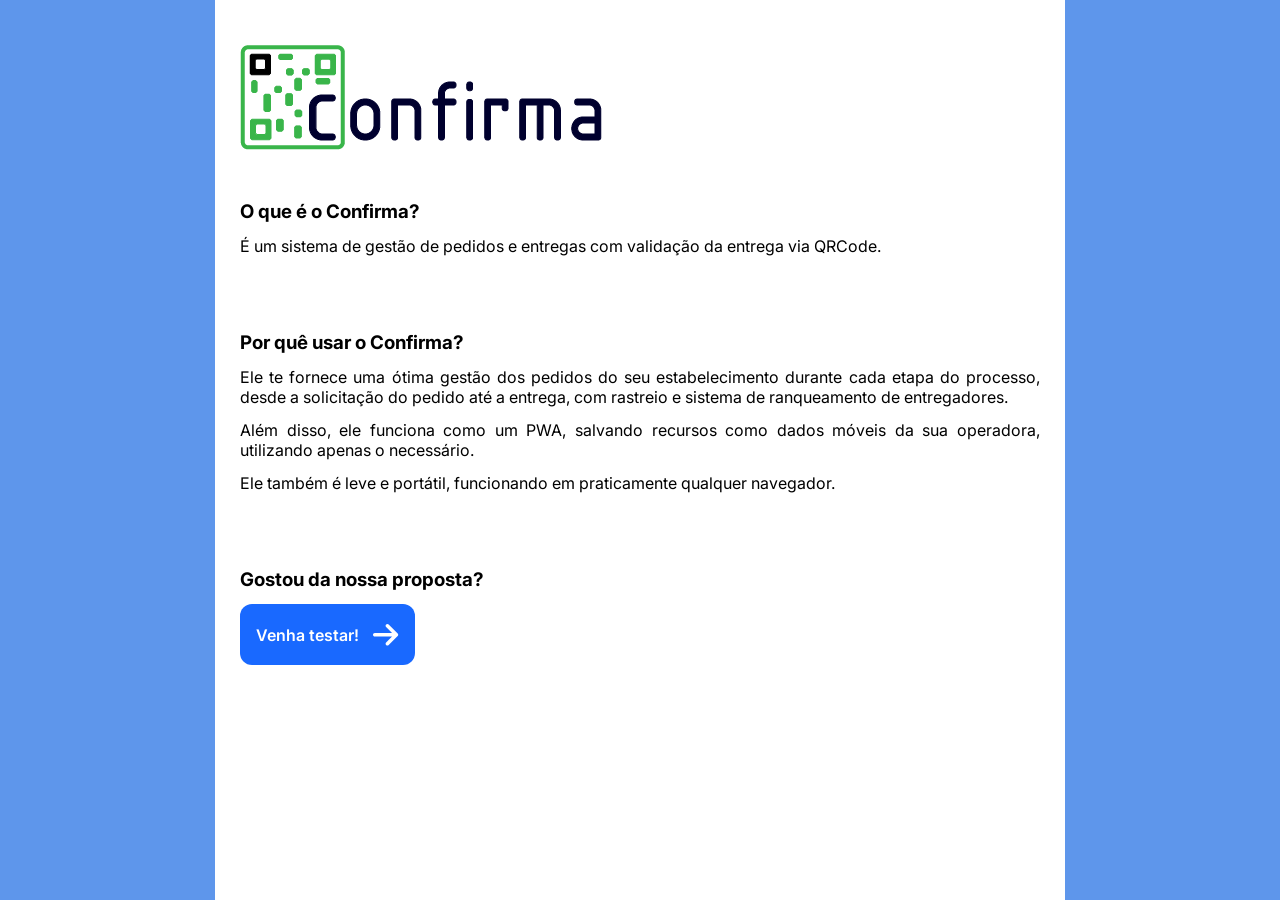
==== code/index.html @ d4c484f7 "fix: adiciona mais parágrafos em index.html (landing page)" ====
<!doctype html>
<html lang="en">
  <head>
    <meta charset="UTF-8" />
    <meta name="viewport" content="width=device-width, initial-scale=1.0" />
    <title>Confirma</title>
    <link rel="stylesheet" href="./globals.css" />
    <link rel="stylesheet" href="./index.css" />
    <link rel="preconnect" href="https://fonts.googleapis.com" />
    <link rel="preconnect" href="https://fonts.gstatic.com" crossorigin />
    <link
      href="https://fonts.googleapis.com/css2?family=Inter:ital,opsz,wght@0,14..32,100..900;1,14..32,100..900&display=swap"
      rel="stylesheet"
    />
    <script src="./session.js"></script>
  </head>
  <body>
    <main class="container">
      <section class="content">
        <img class="logo" src="./assets/logo.png" alt="Logo do Confirma" />
        <article>
          <h1>O que é o Confirma?</h1>
          <p>
            É um sistema de gestão de pedidos e entregas com validação da
            entrega via QRCode.
          </p>
        </article>
        <article>
          <h1>Por quê usar o Confirma?</h1>
          <p>
            Ele te fornece uma ótima gestão dos pedidos do seu estabelecimento
            durante cada etapa do processo, desde a solicitação do pedido até a
            entrega, com rastreio e sistema de ranqueamento de entregadores.
          </p>
          <p>
            Além disso, ele funciona como um PWA, salvando recursos como dados
            móveis da sua operadora, utilizando apenas o necessário.
          </p>
          <p>
            Ele também é leve e portátil, funcionando em praticamente qualquer
            navegador.
          </p>
        </article>
        <article>
          <h1>Gostou da nossa proposta?</h1>
          <a href="./login/login.html">
            <span>Venha testar!</span
            ><img src="./assets/seta.svg" alt="Icone de Seta" />
          </a>
        </article>
      </section>
    </main>
  </body>
</html>
---- code/globals.css ----
* {
  box-sizing: border-box;
  margin: 0;
}

body {
  font-family: "Inter", sans-serif;
  font-optical-sizing: auto;
}
---- code/index.css ----
body {
  width: 100vw;
  height: 100vh;
  background-color: rgb(94, 150, 235);
  display: flex;
  justify-content: center;
  align-items: center;
  font-family: "Inter", sans-serif;
  font-optical-sizing: auto;
}

body main.container {
  width: calc(100vw * 850 / 1280);
  height: 100%;
  background-color: white;
}

body main.container section.content {
  width: 100%;
  height: 100%;
  padding: 45px 25px;
  display: flex;
  flex-direction: column;
  align-items: start;
}

body main.container section.content img.logo {
  margin-bottom: 33px;
}

body main.container section.content article {
  display: flex;
  flex-direction: column;
  align-items: start;
  gap: 13px;
  margin-bottom: 75px;
}

body main.container section.content article p {
  text-align: justify;
}

body main.container section.content article a {
  appearance: none;
  border-width: 0;
  width: 175px;
  height: 61px;
  border-radius: 12px;
  background-color: #1969ff;
  display: flex;
  flex-direction: row;
  justify-content: space-between;
  align-items: center;
  padding: 0px 16px;
  cursor: pointer;
  text-decoration: none;
}

body main.container section.content article a span {
  color: white;
  font-size: 16px;
  font-weight: 600;
}
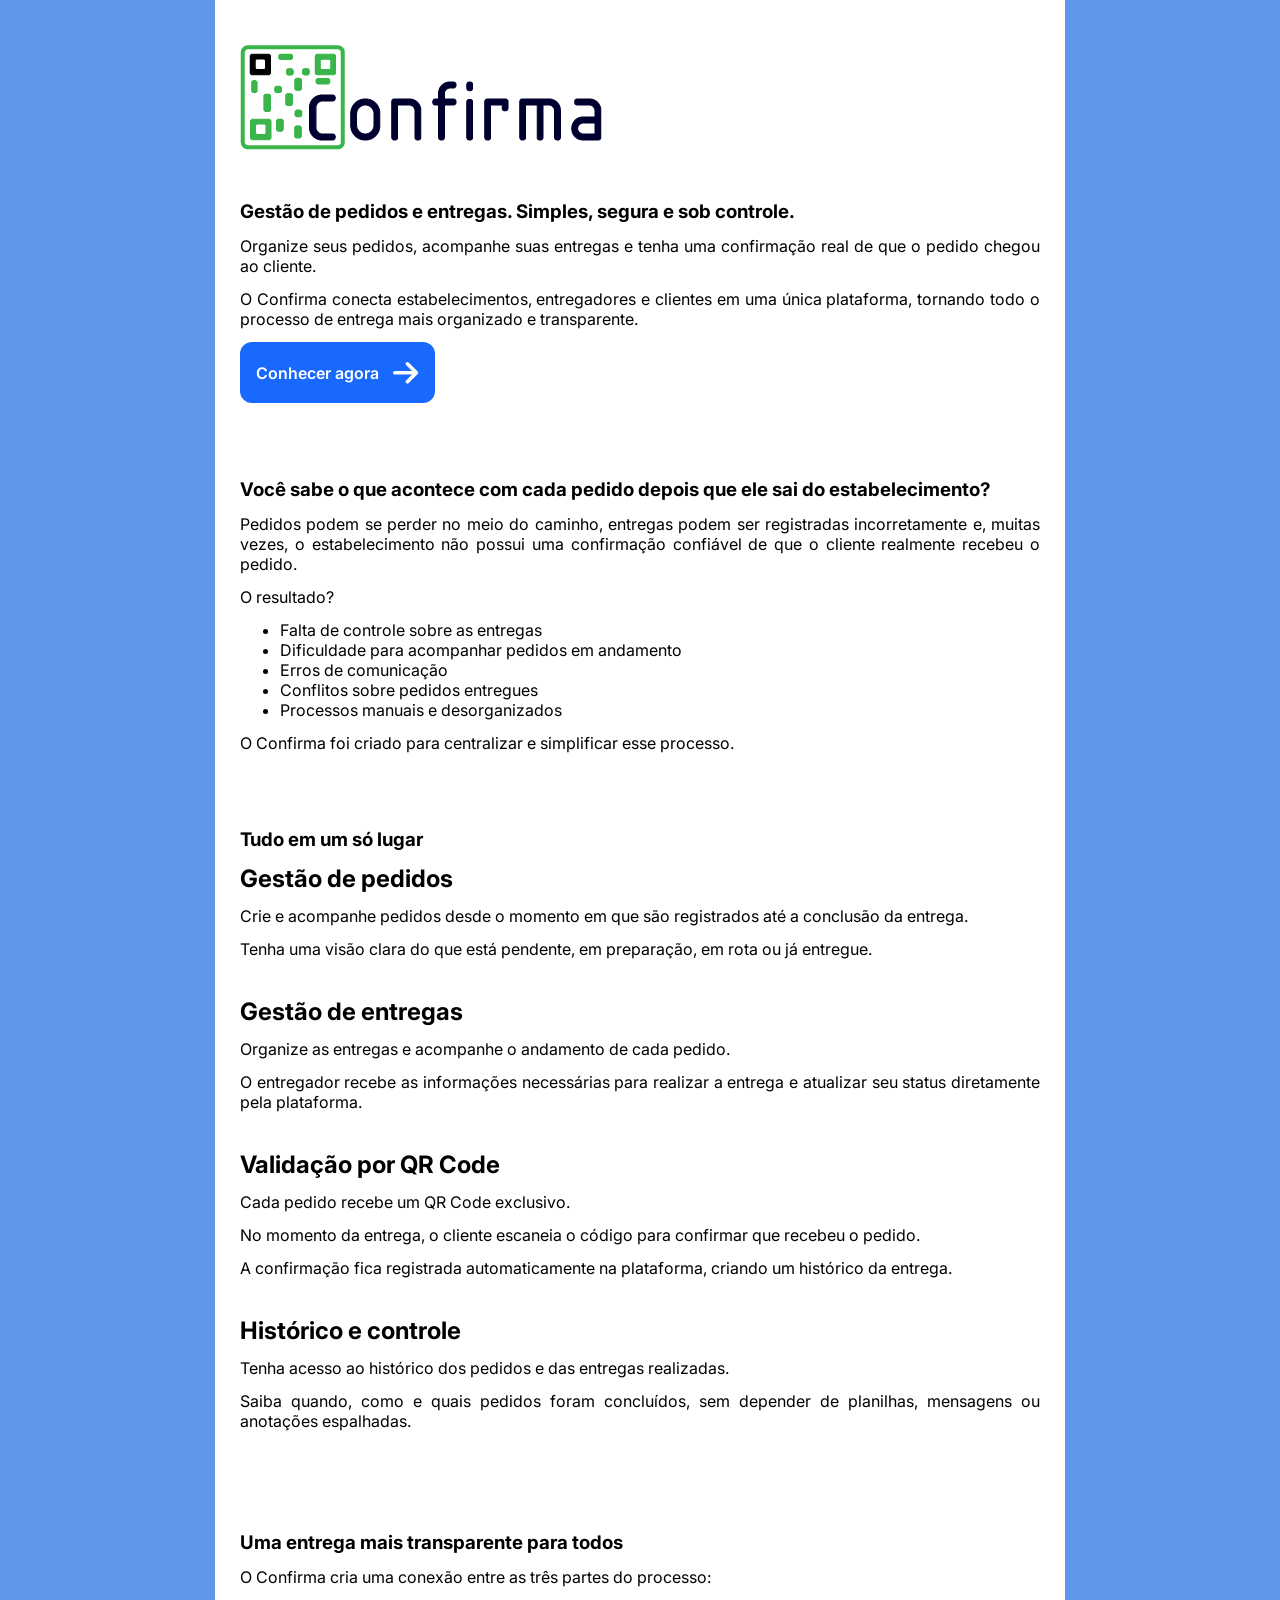
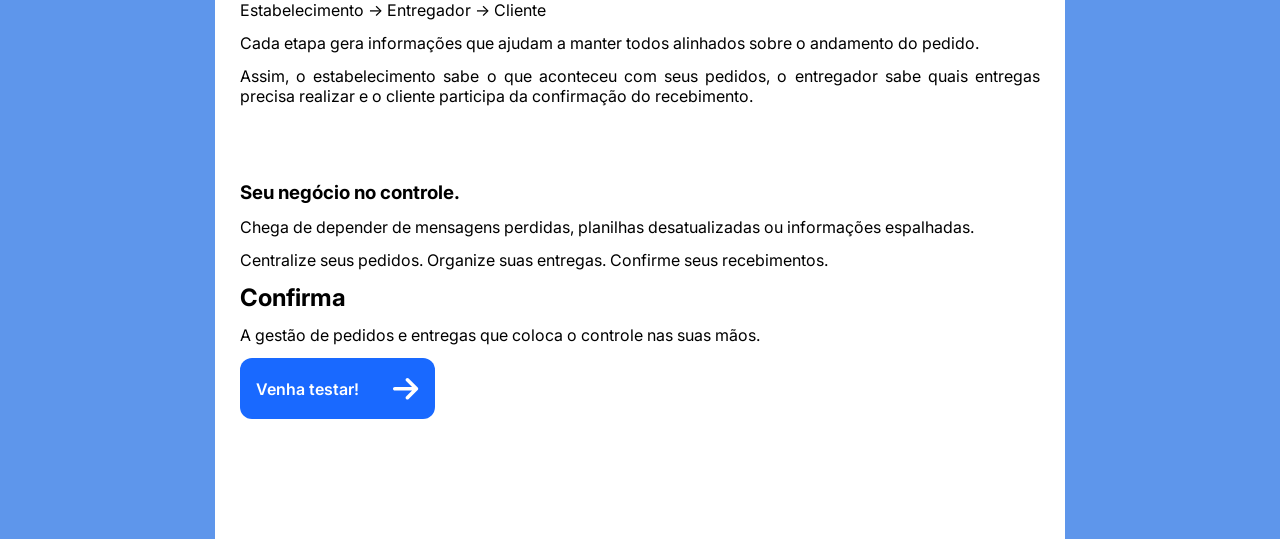
==== commit c101dac8: "refactor: texto da landing page" ====
--- a/code/index.html
+++ b/code/index.html
@@ -18,31 +18,117 @@
     <main class="container">
       <section class="content">
         <img class="logo" src="./assets/logo.png" alt="Logo do Confirma" />
-        <article>
-          <h1>O que é o Confirma?</h1>
+        <article class="main-article">
+          <h1>Gestão de pedidos e entregas. Simples, segura e sob controle.</h1>
           <p>
-            É um sistema de gestão de pedidos e entregas com validação da
-            entrega via QRCode.
+            Organize seus pedidos, acompanhe suas entregas e tenha uma
+            confirmação real de que o pedido chegou ao cliente.
+          </p>
+          <p>
+            O Confirma conecta estabelecimentos, entregadores e clientes em uma
+            única plataforma, tornando todo o processo de entrega mais
+            organizado e transparente.
+          </p>
+          <a href="./login/login.html">
+            <span>Conhecer agora</span
+            ><img src="./assets/seta.svg" alt="Icone de Seta" />
+          </a>
+        </article>
+        <article class="main-article">
+          <h1>
+            Você sabe o que acontece com cada pedido depois que ele sai do
+            estabelecimento?
+          </h1>
+          <p>
+            Pedidos podem se perder no meio do caminho, entregas podem ser
+            registradas incorretamente e, muitas vezes, o estabelecimento não
+            possui uma confirmação confiável de que o cliente realmente recebeu
+            o pedido.
+          </p>
+          <p>O resultado?</p>
+          <ul>
+            <li>Falta de controle sobre as entregas</li>
+            <li>Dificuldade para acompanhar pedidos em andamento</li>
+            <li>Erros de comunicação</li>
+            <li>Conflitos sobre pedidos entregues</li>
+            <li>Processos manuais e desorganizados</li>
+          </ul>
+          <p>
+            O Confirma foi criado para centralizar e simplificar esse processo.
           </p>
         </article>
-        <article>
-          <h1>Por quê usar o Confirma?</h1>
+        <article class="main-article">
+          <h1>Tudo em um só lugar</h1>
+          <article class="sub-article">
+            <h2>Gestão de pedidos</h2>
+            <p>
+              Crie e acompanhe pedidos desde o momento em que são registrados
+              até a conclusão da entrega.
+            </p>
+            <p>
+              Tenha uma visão clara do que está pendente, em preparação, em rota
+              ou já entregue.
+            </p>
+          </article>
+          <article class="sub-article">
+            <h2>Gestão de entregas</h2>
+            <p>Organize as entregas e acompanhe o andamento de cada pedido.</p>
+            <p>
+              O entregador recebe as informações necessárias para realizar a
+              entrega e atualizar seu status diretamente pela plataforma.
+            </p>
+          </article>
+          <article class="sub-article">
+            <h2>Validação por QR Code</h2>
+            <p>Cada pedido recebe um QR Code exclusivo.</p>
+            <p>
+              No momento da entrega, o cliente escaneia o código para confirmar
+              que recebeu o pedido.
+            </p>
+            <p>
+              A confirmação fica registrada automaticamente na plataforma,
+              criando um histórico da entrega.
+            </p>
+          </article>
+          <article class="sub-article">
+            <h2>Histórico e controle</h2>
+            <p>
+              Tenha acesso ao histórico dos pedidos e das entregas realizadas.
+            </p>
+            <p>
+              Saiba quando, como e quais pedidos foram concluídos, sem depender
+              de planilhas, mensagens ou anotações espalhadas.
+            </p>
+          </article>
+        </article>
+        <article class="main-article">
+          <h1>Uma entrega mais transparente para todos</h1>
+          <p>O Confirma cria uma conexão entre as três partes do processo:</p>
+          <p>Estabelecimento → Entregador → Cliente</p>
           <p>
-            Ele te fornece uma ótima gestão dos pedidos do seu estabelecimento
-            durante cada etapa do processo, desde a solicitação do pedido até a
-            entrega, com rastreio e sistema de ranqueamento de entregadores.
+            Cada etapa gera informações que ajudam a manter todos alinhados
+            sobre o andamento do pedido.
           </p>
           <p>
-            Além disso, ele funciona como um PWA, salvando recursos como dados
-            móveis da sua operadora, utilizando apenas o necessário.
+            Assim, o estabelecimento sabe o que aconteceu com seus pedidos, o
+            entregador sabe quais entregas precisa realizar e o cliente
+            participa da confirmação do recebimento.
+          </p>
+        </article>
+        <article class="main-article">
+          <h1>Seu negócio no controle.</h1>
+          <p>
+            Chega de depender de mensagens perdidas, planilhas desatualizadas ou
+            informações espalhadas.
           </p>
           <p>
-            Ele também é leve e portátil, funcionando em praticamente qualquer
-            navegador.
+            Centralize seus pedidos. Organize suas entregas. Confirme seus
+            recebimentos.
           </p>
-        </article>
-        <article>
-          <h1>Gostou da nossa proposta?</h1>
+          <h2>Confirma</h2>
+          <p>
+            A gestão de pedidos e entregas que coloca o controle nas suas mãos.
+          </p>
           <a href="./login/login.html">
             <span>Venha testar!</span
             ><img src="./assets/seta.svg" alt="Icone de Seta" />
--- a/code/index.css
+++ b/code/index.css
@@ -1,6 +1,5 @@
 body {
-  width: 100vw;
-  height: 100vh;
+  min-height: 100vh;
   background-color: rgb(94, 150, 235);
   display: flex;
   justify-content: center;
@@ -28,7 +27,7 @@
   margin-bottom: 33px;
 }
 
-body main.container section.content article {
+body main.container section.content article.main-article {
   display: flex;
   flex-direction: column;
   align-items: start;
@@ -36,14 +35,22 @@
   margin-bottom: 75px;
 }
 
-body main.container section.content article p {
+body main.container section.content article.main-article article.sub-article {
+  display: flex;
+  flex-direction: column;
+  align-items: start;
+  gap: 13px;
+  margin-bottom: 25px;
+}
+
+body main.container section.content article.main-article p {
   text-align: justify;
 }
 
-body main.container section.content article a {
+body main.container section.content article.main-article a {
   appearance: none;
   border-width: 0;
-  width: 175px;
+  width: 195px;
   height: 61px;
   border-radius: 12px;
   background-color: #1969ff;
@@ -56,7 +63,7 @@
   text-decoration: none;
 }
 
-body main.container section.content article a span {
+body main.container section.content article.main-article a span {
   color: white;
   font-size: 16px;
   font-weight: 600;
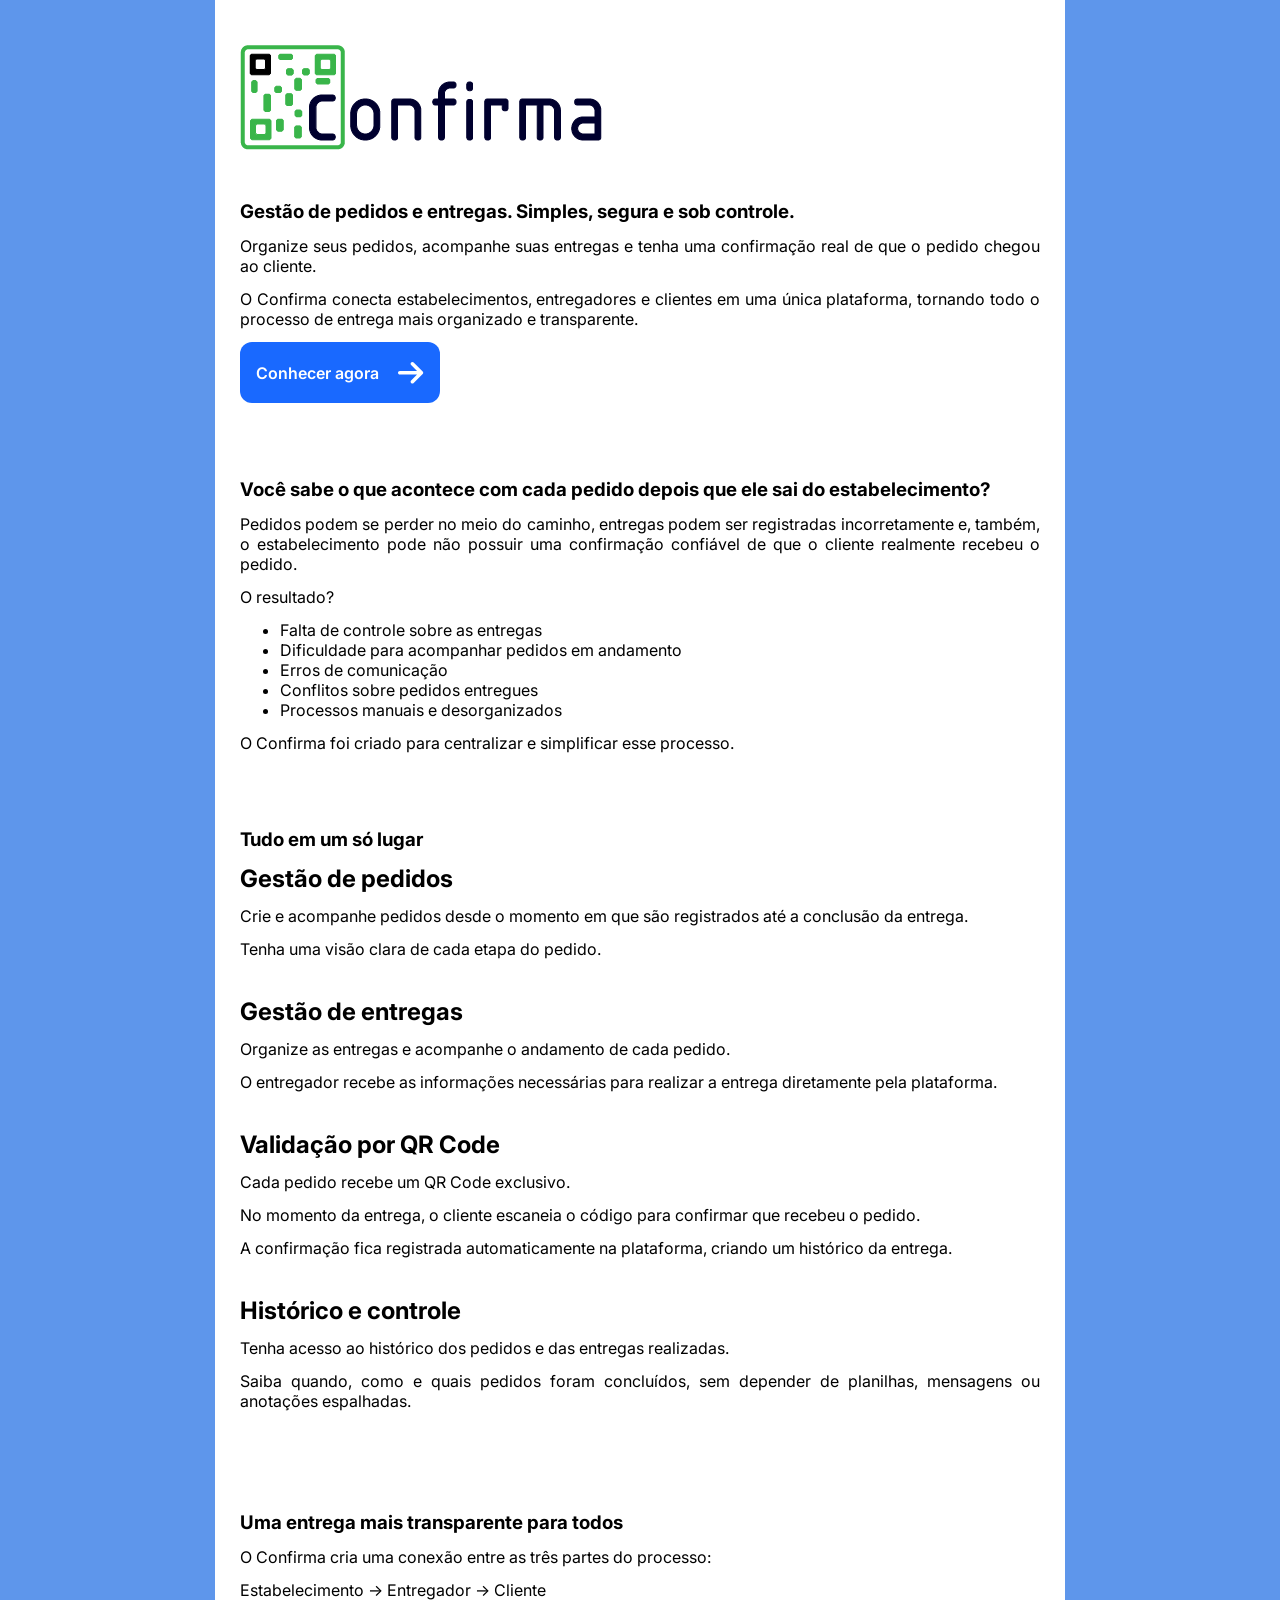
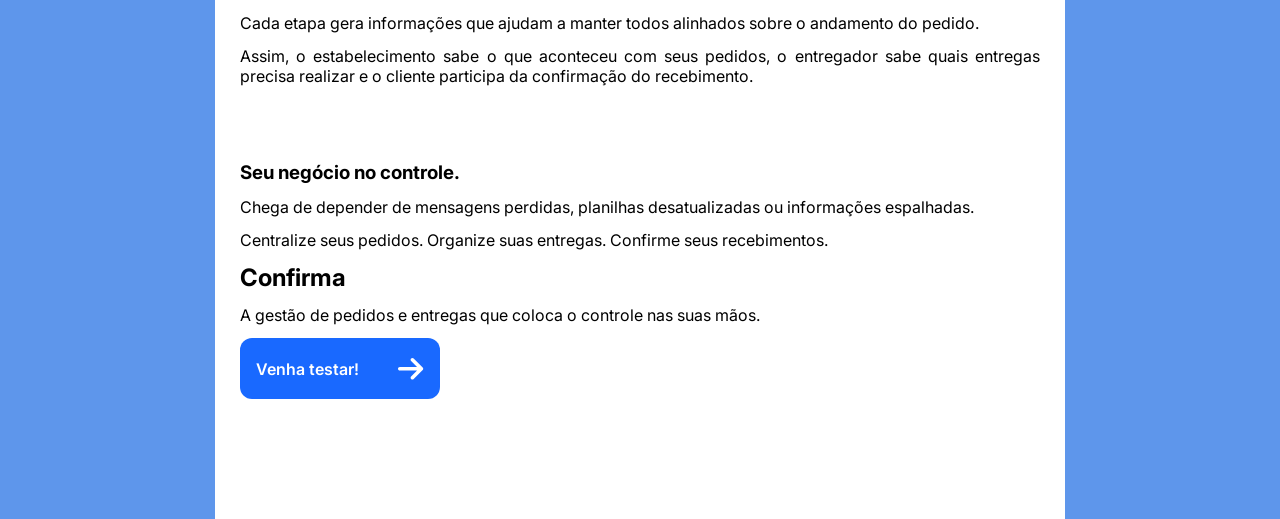
==== commit 62f12b2f: "fix: deixa texto da landing page mais coeso com a ideia do confirma" ====
--- a/code/index.html
+++ b/code/index.html
@@ -41,8 +41,8 @@
           </h1>
           <p>
             Pedidos podem se perder no meio do caminho, entregas podem ser
-            registradas incorretamente e, muitas vezes, o estabelecimento não
-            possui uma confirmação confiável de que o cliente realmente recebeu
+            registradas incorretamente e, também, o estabelecimento pode não
+            possuir uma confirmação confiável de que o cliente realmente recebeu
             o pedido.
           </p>
           <p>O resultado?</p>
@@ -65,17 +65,14 @@
               Crie e acompanhe pedidos desde o momento em que são registrados
               até a conclusão da entrega.
             </p>
-            <p>
-              Tenha uma visão clara do que está pendente, em preparação, em rota
-              ou já entregue.
-            </p>
+            <p>Tenha uma visão clara de cada etapa do pedido.</p>
           </article>
           <article class="sub-article">
             <h2>Gestão de entregas</h2>
             <p>Organize as entregas e acompanhe o andamento de cada pedido.</p>
             <p>
               O entregador recebe as informações necessárias para realizar a
-              entrega e atualizar seu status diretamente pela plataforma.
+              entrega diretamente pela plataforma.
             </p>
           </article>
           <article class="sub-article">
--- a/code/index.css
+++ b/code/index.css
@@ -50,7 +50,7 @@
 body main.container section.content article.main-article a {
   appearance: none;
   border-width: 0;
-  width: 195px;
+  width: 200px;
   height: 61px;
   border-radius: 12px;
   background-color: #1969ff;
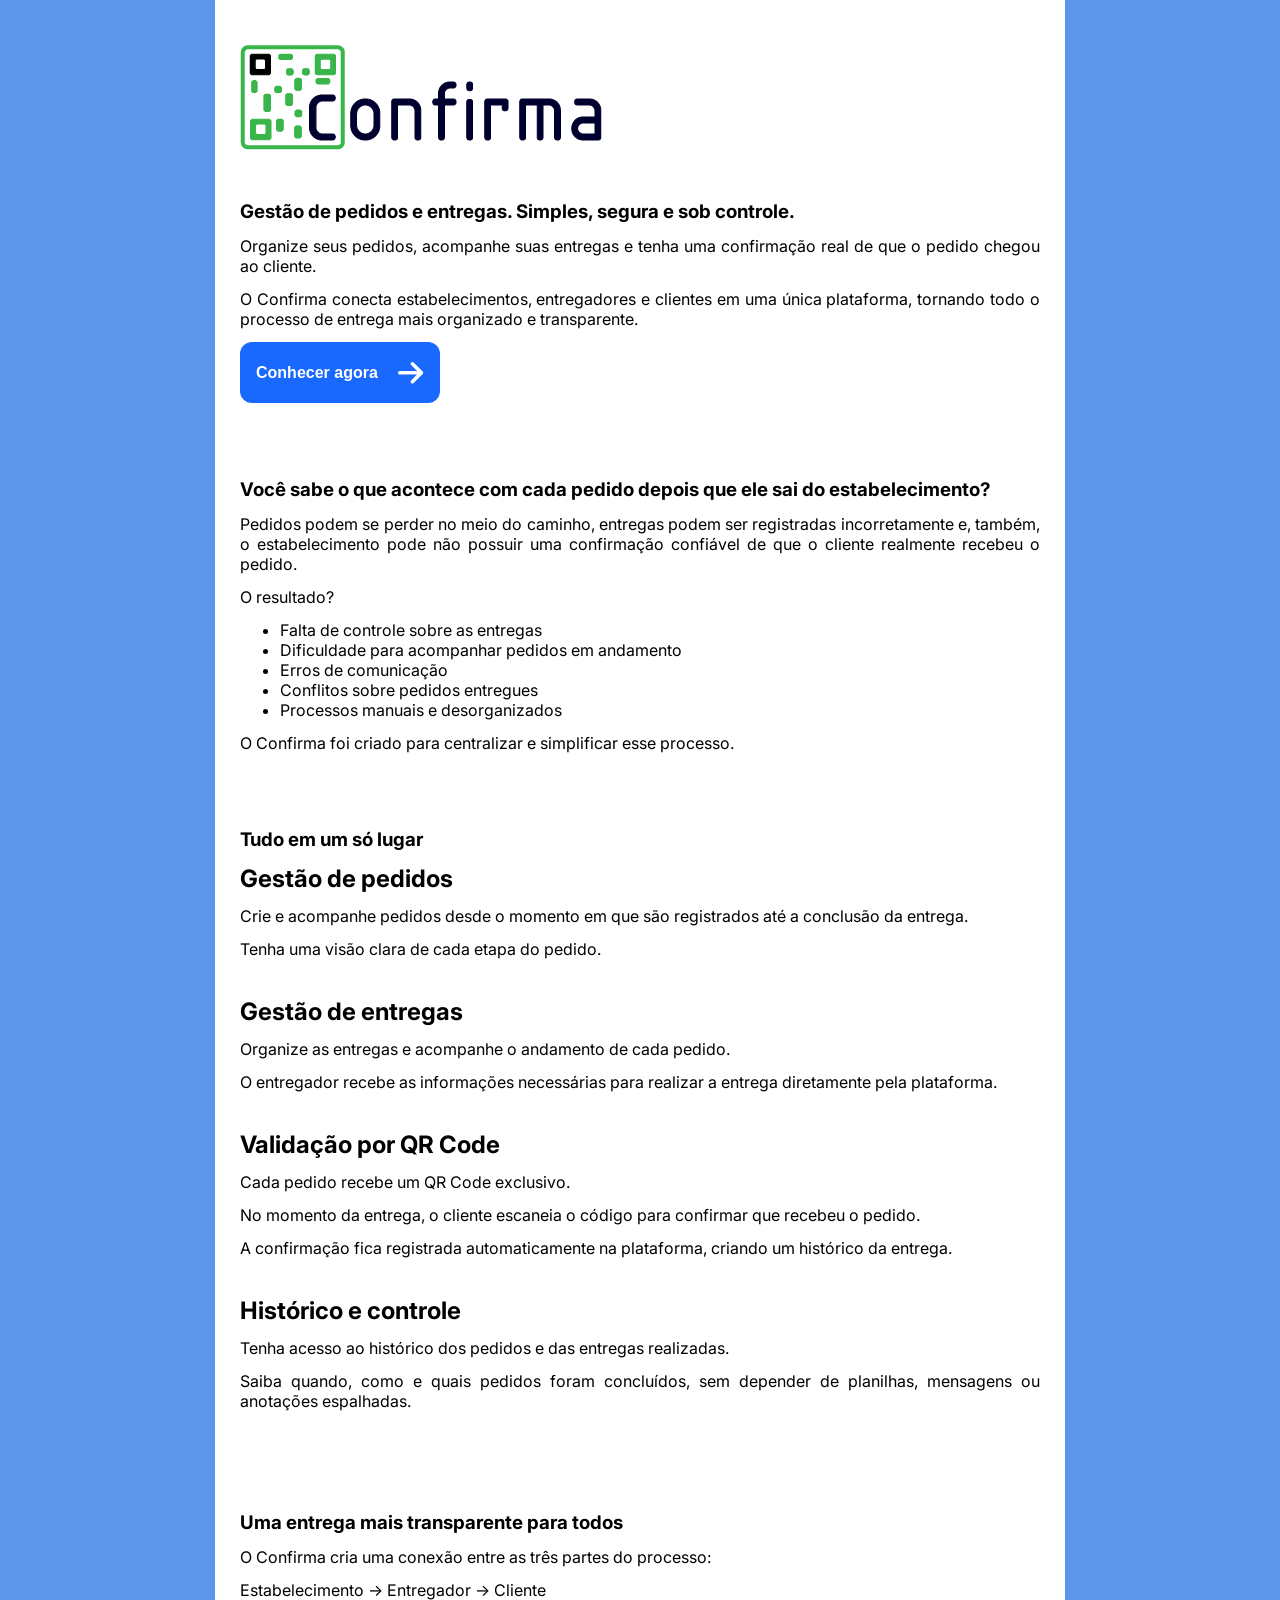
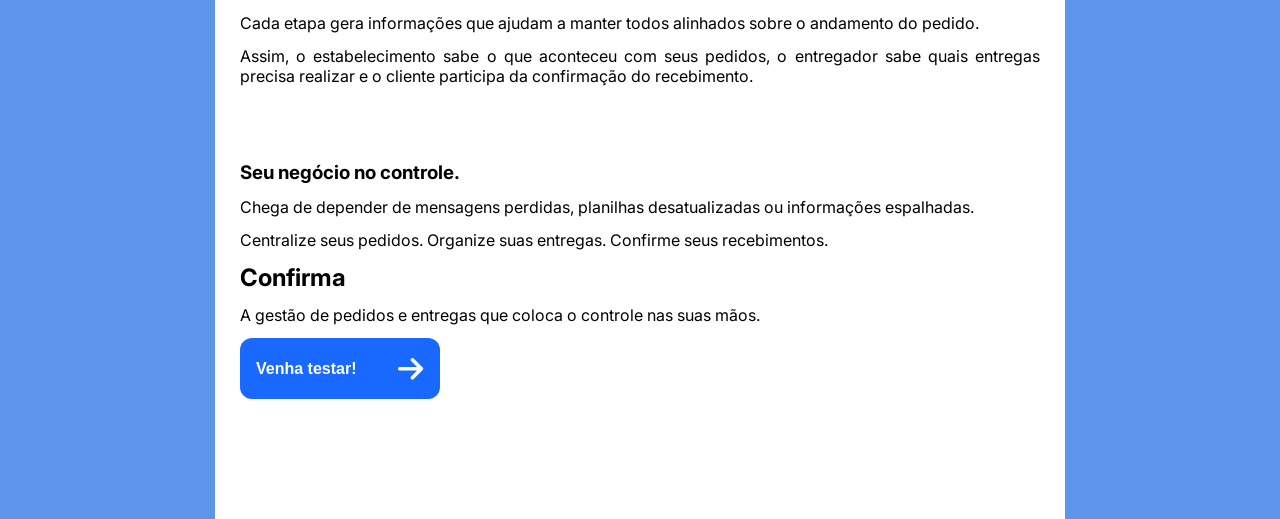
==== commit 7b789346: "fix: adiciona button aos links para melhor semântica" ====
--- a/code/index.html
+++ b/code/index.html
@@ -6,12 +6,6 @@
     <title>Confirma</title>
     <link rel="stylesheet" href="./globals.css" />
     <link rel="stylesheet" href="./index.css" />
-    <link rel="preconnect" href="https://fonts.googleapis.com" />
-    <link rel="preconnect" href="https://fonts.gstatic.com" crossorigin />
-    <link
-      href="https://fonts.googleapis.com/css2?family=Inter:ital,opsz,wght@0,14..32,100..900;1,14..32,100..900&display=swap"
-      rel="stylesheet"
-    />
     <script src="./session.js"></script>
   </head>
   <body>
@@ -30,8 +24,10 @@
             organizado e transparente.
           </p>
           <a href="./login/login.html">
-            <span>Conhecer agora</span
-            ><img src="./assets/seta.svg" alt="Icone de Seta" />
+            <button>
+              <span>Conhecer agora</span
+              ><img src="./assets/seta.svg" alt="Icone de Seta" />
+            </button>
           </a>
         </article>
         <article class="main-article">
@@ -127,8 +123,10 @@
             A gestão de pedidos e entregas que coloca o controle nas suas mãos.
           </p>
           <a href="./login/login.html">
-            <span>Venha testar!</span
-            ><img src="./assets/seta.svg" alt="Icone de Seta" />
+            <button>
+              <span>Venha testar!</span
+              ><img src="./assets/seta.svg" alt="Icone de Seta" />
+            </button>
           </a>
         </article>
       </section>
--- a/code/globals.css
+++ b/code/globals.css
@@ -1,3 +1,19 @@
+@font-face {
+  font-family: "Inter";
+  src: url("./assets/Inter-VariableFont_opsz\,wght.ttf") format("woff2");
+  font-weight: 100 900;
+  font-style: normal;
+  font-display: swap;
+}
+
+@font-face {
+  font-family: "Inter";
+  src: url("./assets/Inter-Italic-VariableFont_opsz\,wght.ttf") format("woff2");
+  font-weight: 100 900;
+  font-style: italic;
+  font-display: swap;
+}
+
 * {
   box-sizing: border-box;
   margin: 0;
--- a/code/index.css
+++ b/code/index.css
@@ -4,8 +4,6 @@
   display: flex;
   justify-content: center;
   align-items: center;
-  font-family: "Inter", sans-serif;
-  font-optical-sizing: auto;
 }
 
 body main.container {
@@ -48,6 +46,10 @@
 }
 
 body main.container section.content article.main-article a {
+  text-decoration: none;
+}
+
+body main.container section.content article.main-article a button {
   appearance: none;
   border-width: 0;
   width: 200px;
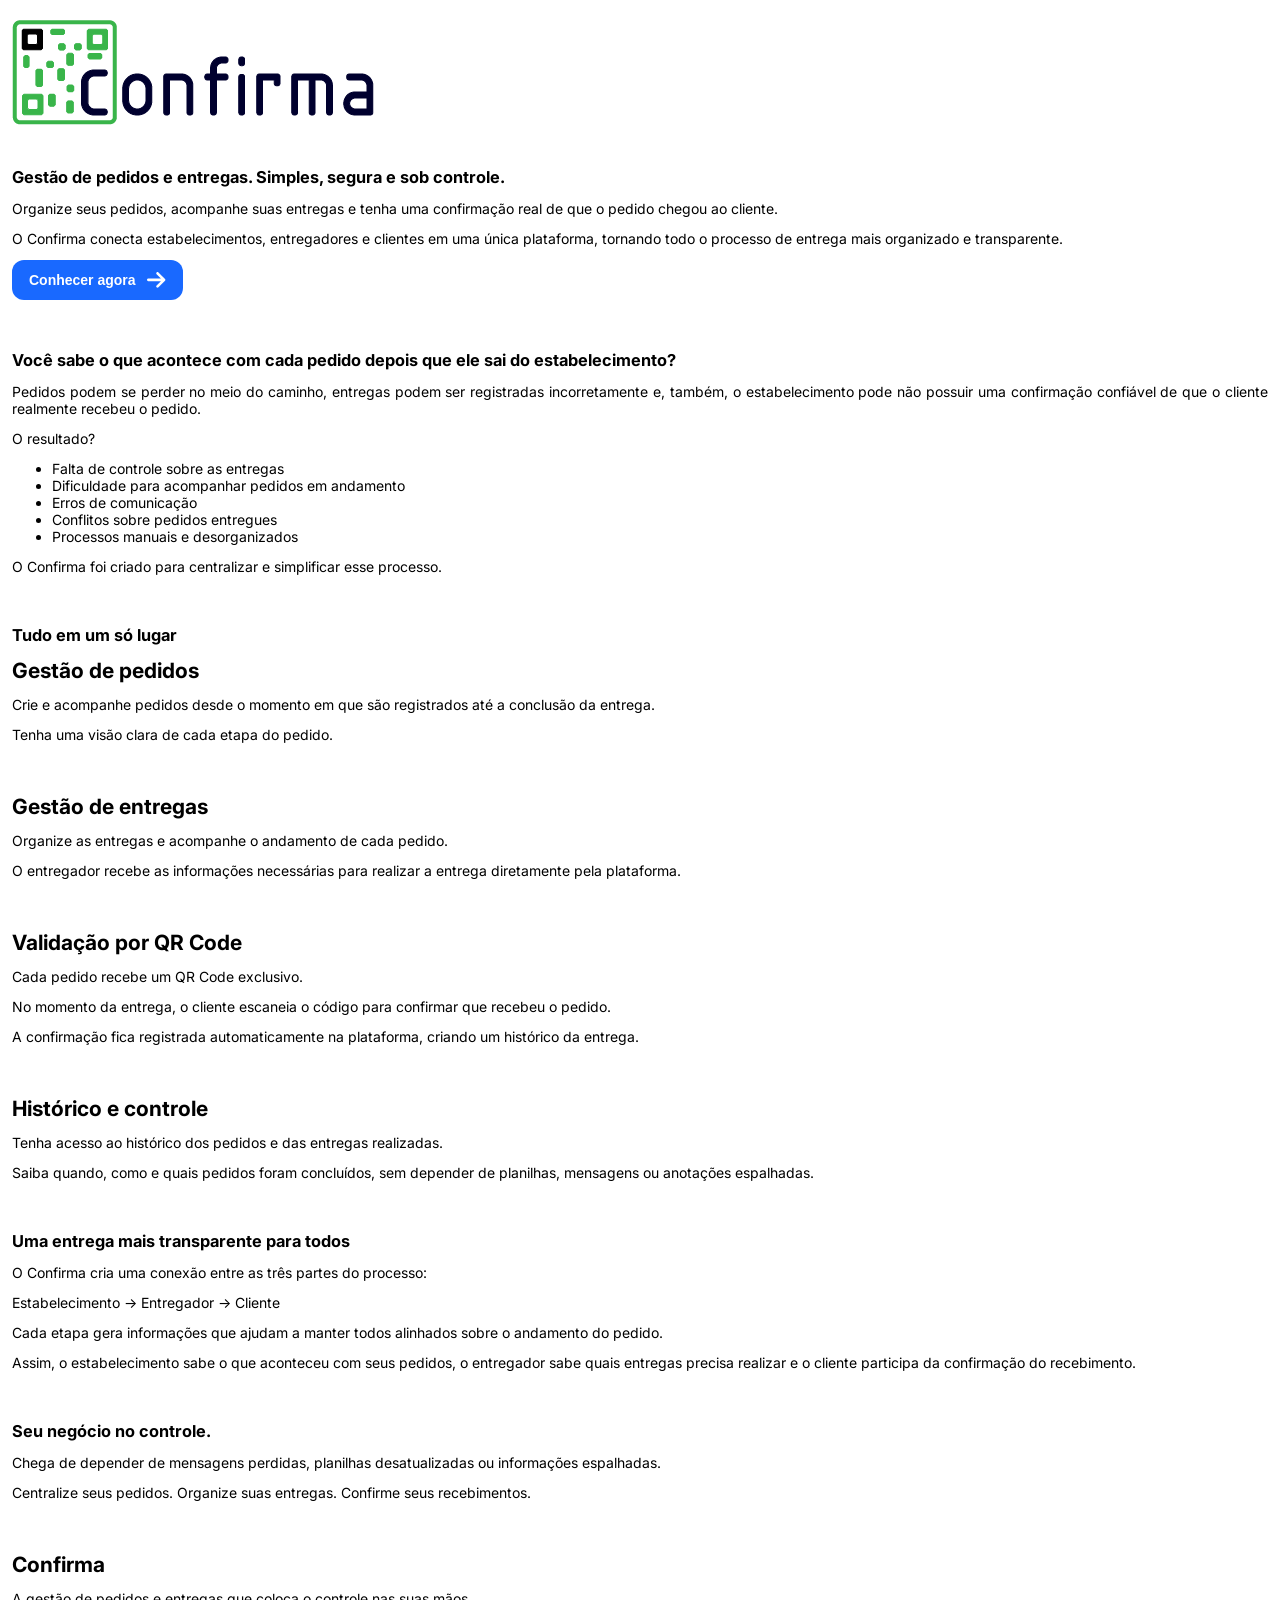
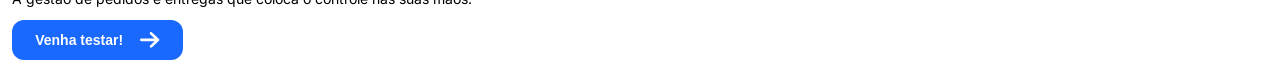
==== commit c42be658: "feat: adiciona responsividade na landing page e adiciona icone do confirma" ====
--- a/code/index.html
+++ b/code/index.html
@@ -12,6 +12,8 @@
     <main class="container">
       <section class="content">
         <img class="logo" src="./assets/logo.png" alt="Logo do Confirma" />
+        <img class="icon" src="./assets/icone.png" alt="Icone do Confirma" />
+        <div style="height: 25px"></div>
         <article class="main-article">
           <h1>Gestão de pedidos e entregas. Simples, segura e sob controle.</h1>
           <p>
@@ -30,6 +32,7 @@
             </button>
           </a>
         </article>
+        <div style="height: 50px"></div>
         <article class="main-article">
           <h1>
             Você sabe o que acontece com cada pedido depois que ele sai do
@@ -53,6 +56,7 @@
             O Confirma foi criado para centralizar e simplificar esse processo.
           </p>
         </article>
+        <div style="height: 50px"></div>
         <article class="main-article">
           <h1>Tudo em um só lugar</h1>
           <article class="sub-article">
@@ -63,6 +67,7 @@
             </p>
             <p>Tenha uma visão clara de cada etapa do pedido.</p>
           </article>
+          <div style="height: 25px"></div>
           <article class="sub-article">
             <h2>Gestão de entregas</h2>
             <p>Organize as entregas e acompanhe o andamento de cada pedido.</p>
@@ -71,6 +76,7 @@
               entrega diretamente pela plataforma.
             </p>
           </article>
+          <div style="height: 25px"></div>
           <article class="sub-article">
             <h2>Validação por QR Code</h2>
             <p>Cada pedido recebe um QR Code exclusivo.</p>
@@ -83,6 +89,7 @@
               criando um histórico da entrega.
             </p>
           </article>
+          <div style="height: 25px"></div>
           <article class="sub-article">
             <h2>Histórico e controle</h2>
             <p>
@@ -94,6 +101,7 @@
             </p>
           </article>
         </article>
+        <div style="height: 50px"></div>
         <article class="main-article">
           <h1>Uma entrega mais transparente para todos</h1>
           <p>O Confirma cria uma conexão entre as três partes do processo:</p>
@@ -108,6 +116,7 @@
             participa da confirmação do recebimento.
           </p>
         </article>
+        <div style="height: 50px"></div>
         <article class="main-article">
           <h1>Seu negócio no controle.</h1>
           <p>
@@ -118,6 +127,7 @@
             Centralize seus pedidos. Organize suas entregas. Confirme seus
             recebimentos.
           </p>
+          <div style="height: 25px"></div>
           <h2>Confirma</h2>
           <p>
             A gestão de pedidos e entregas que coloca o controle nas suas mãos.
--- a/code/index.css
+++ b/code/index.css
@@ -1,3 +1,15 @@
+@media (max-width: 1280px) {
+  html {
+    font-size: 14px;
+  }
+}
+
+@media (max-width: 480px) {
+  html {
+    font-size: 12px;
+  }
+}
+
 body {
   min-height: 100vh;
   background-color: rgb(94, 150, 235);
@@ -12,17 +24,45 @@
   background-color: white;
 }
 
+@media (max-width: 1280px) {
+  body main.container {
+    width: 100vw;
+  }
+}
+
 body main.container section.content {
   width: 100%;
   height: 100%;
   padding: 45px 25px;
   display: flex;
   flex-direction: column;
-  align-items: start;
+  align-items: stretch;
+}
+
+@media (max-width: 1280px) {
+  body main.container section.content {
+    padding: 20px 12px;
+  }
 }
 
 body main.container section.content img.logo {
-  margin-bottom: 33px;
+  width: 367px;
+  height: 122px;
+}
+
+body main.container section.content img.icon {
+  width: 105px;
+  height: 122px;
+  display: none;
+}
+
+@media (max-width: 480px) {
+  body main.container section.content img.logo {
+    display: none;
+  }
+  body main.container section.content img.icon {
+    display: block;
+  }
 }
 
 body main.container section.content article.main-article {
@@ -30,7 +70,6 @@
   flex-direction: column;
   align-items: start;
   gap: 13px;
-  margin-bottom: 75px;
 }
 
 body main.container section.content article.main-article article.sub-article {
@@ -38,7 +77,6 @@
   flex-direction: column;
   align-items: start;
   gap: 13px;
-  margin-bottom: 25px;
 }
 
 body main.container section.content article.main-article p {
@@ -52,21 +90,58 @@
 body main.container section.content article.main-article a button {
   appearance: none;
   border-width: 0;
-  width: 200px;
-  height: 61px;
   border-radius: 12px;
   background-color: #1969ff;
   display: flex;
   flex-direction: row;
-  justify-content: space-between;
+  justify-content: space-evenly;
   align-items: center;
-  padding: 0px 16px;
   cursor: pointer;
   text-decoration: none;
+  width: 180px;
+  height: 40px;
 }
 
-body main.container section.content article.main-article a span {
+@media (max-width: 1280px) {
+  body main.container section.content article.main-article a button {
+    width: calc(180px * 0.95);
+  }
+}
+
+@media (max-width: 480px) {
+  body main.container section.content article.main-article a button {
+    width: calc(180px * 0.9);
+  }
+}
+
+body main.container section.content article.main-article a button span {
   color: white;
   font-size: 16px;
   font-weight: 600;
 }
+
+body main.container section.content article.main-article a button img {
+  width: 26px;
+  height: auto;
+  aspect-ratio: auto;
+}
+
+@media (max-width: 1280px) {
+  body main.container section.content article.main-article a button span {
+    font-size: 14px;
+  }
+
+  body main.container section.content article.main-article a button img {
+    width: calc(26px * 0.75);
+  }
+}
+
+@media (max-width: 480px) {
+  body main.container section.content article.main-article a button span {
+    font-size: 12px;
+  }
+
+  body main.container section.content article.main-article a button img {
+    width: calc(26px * 0.5);
+  }
+}
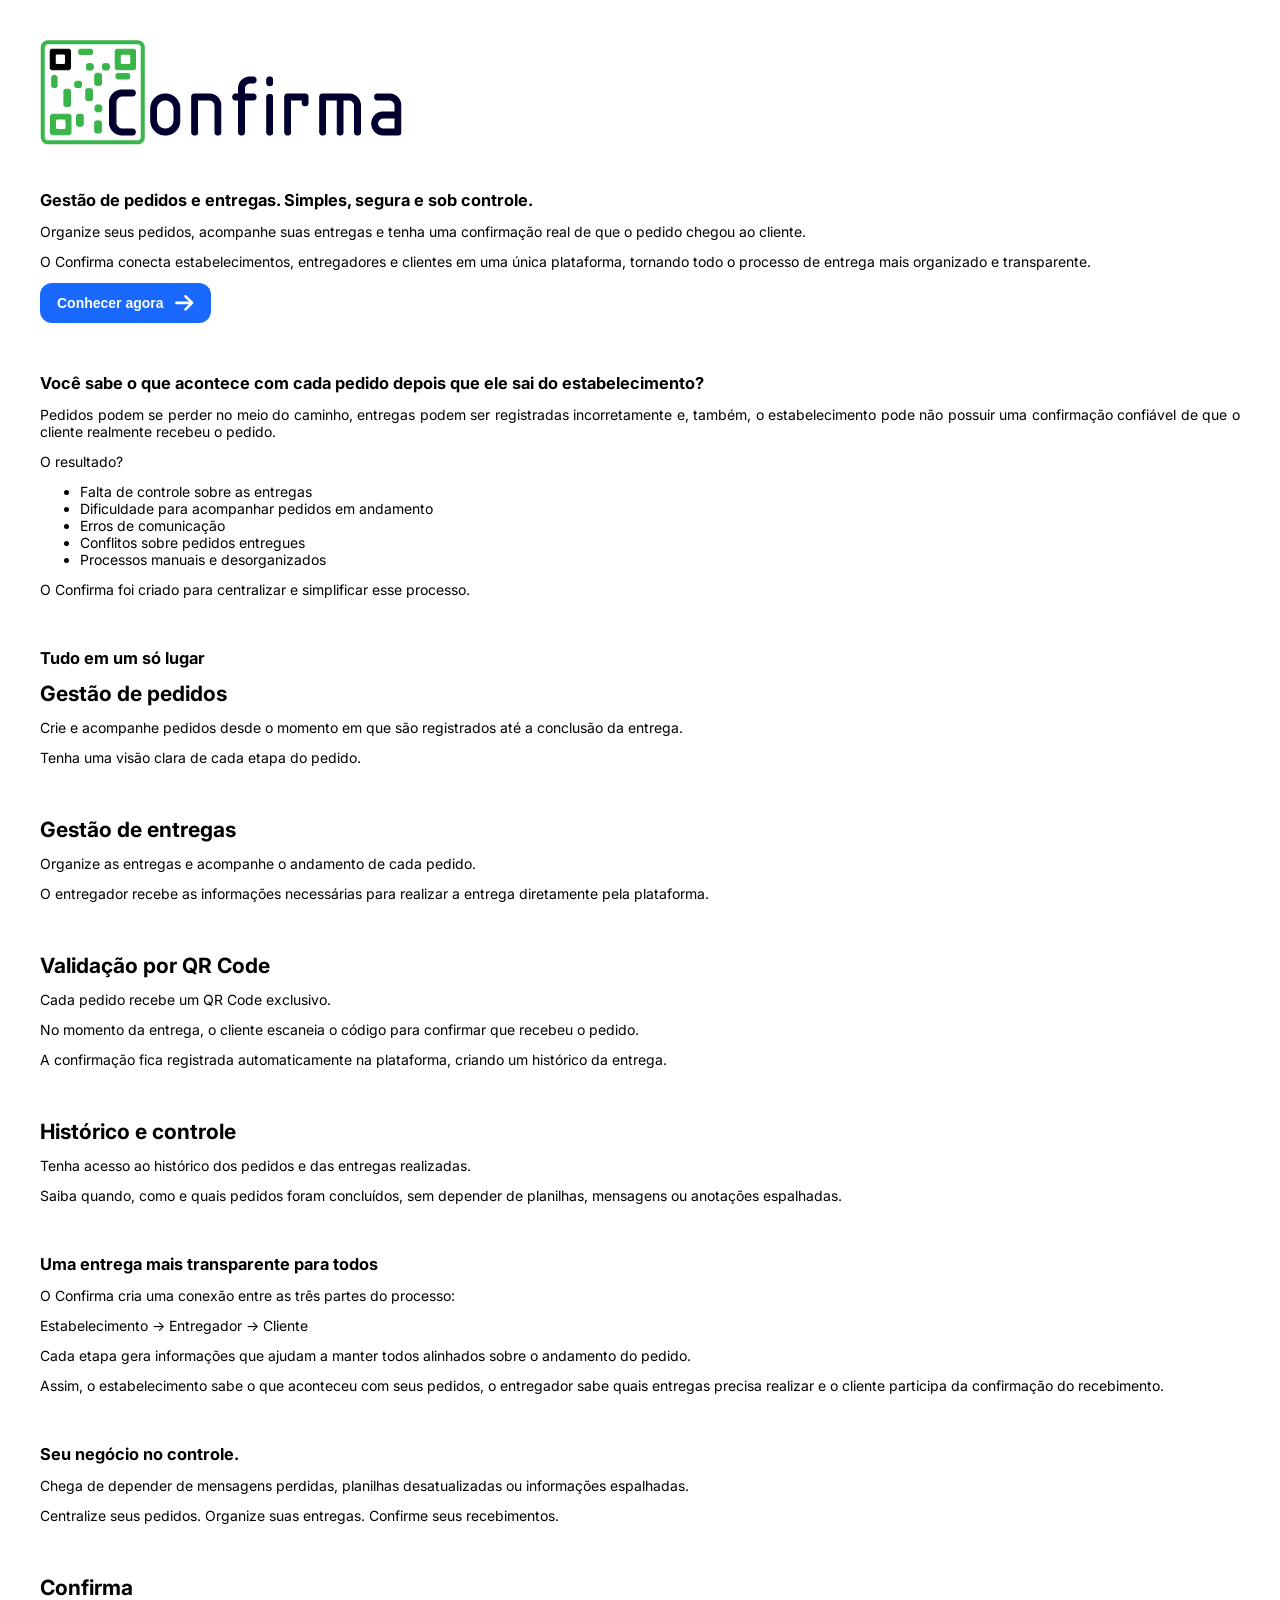
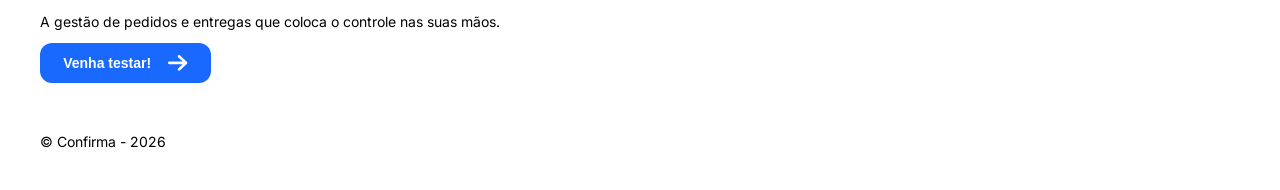
==== commit 5a4ce7c6: "fix: ajusta padding da landing page para melhor legibilidade e responsividade" ====
--- a/code/index.html
+++ b/code/index.html
@@ -10,10 +10,12 @@
   </head>
   <body>
     <main class="container">
-      <section class="content">
+      <header>
         <img class="logo" src="./assets/logo.png" alt="Logo do Confirma" />
         <img class="icon" src="./assets/icone.png" alt="Icone do Confirma" />
-        <div style="height: 25px"></div>
+      </header>
+      <div style="height: 25px"></div>
+      <section class="content">
         <article class="main-article">
           <h1>Gestão de pedidos e entregas. Simples, segura e sob controle.</h1>
           <p>
@@ -140,6 +142,10 @@
           </a>
         </article>
       </section>
+      <div style="height: 50px"></div>
+      <footer class="footer">
+        <span class="copyright">&copy; Confirma - 2026</span>
+      </footer>
     </main>
   </body>
 </html>
--- a/code/index.css
+++ b/code/index.css
@@ -22,45 +22,46 @@
   width: calc(100vw * 850 / 1280);
   height: 100%;
   background-color: white;
+  padding: 60px;
 }
 
 @media (max-width: 1280px) {
   body main.container {
     width: 100vw;
+    padding: 40px;
+  }
+}
+
+@media (max-width: 480px) {
+  body main.container {
+    padding: 20px;
   }
 }
 
 body main.container section.content {
   width: 100%;
   height: 100%;
-  padding: 45px 25px;
   display: flex;
   flex-direction: column;
   align-items: stretch;
 }
 
-@media (max-width: 1280px) {
-  body main.container section.content {
-    padding: 20px 12px;
-  }
-}
-
-body main.container section.content img.logo {
+body main.container header img.logo {
   width: 367px;
   height: 122px;
 }
 
-body main.container section.content img.icon {
+body main.container header img.icon {
   width: 105px;
   height: 122px;
   display: none;
 }
 
 @media (max-width: 480px) {
-  body main.container section.content img.logo {
+  body main.container header img.logo {
     display: none;
   }
-  body main.container section.content img.icon {
+  body main.container header img.icon {
     display: block;
   }
 }
@@ -145,3 +146,7 @@
     width: calc(26px * 0.5);
   }
 }
+
+body main.container footer.footer {
+  padding: 0px;
+}
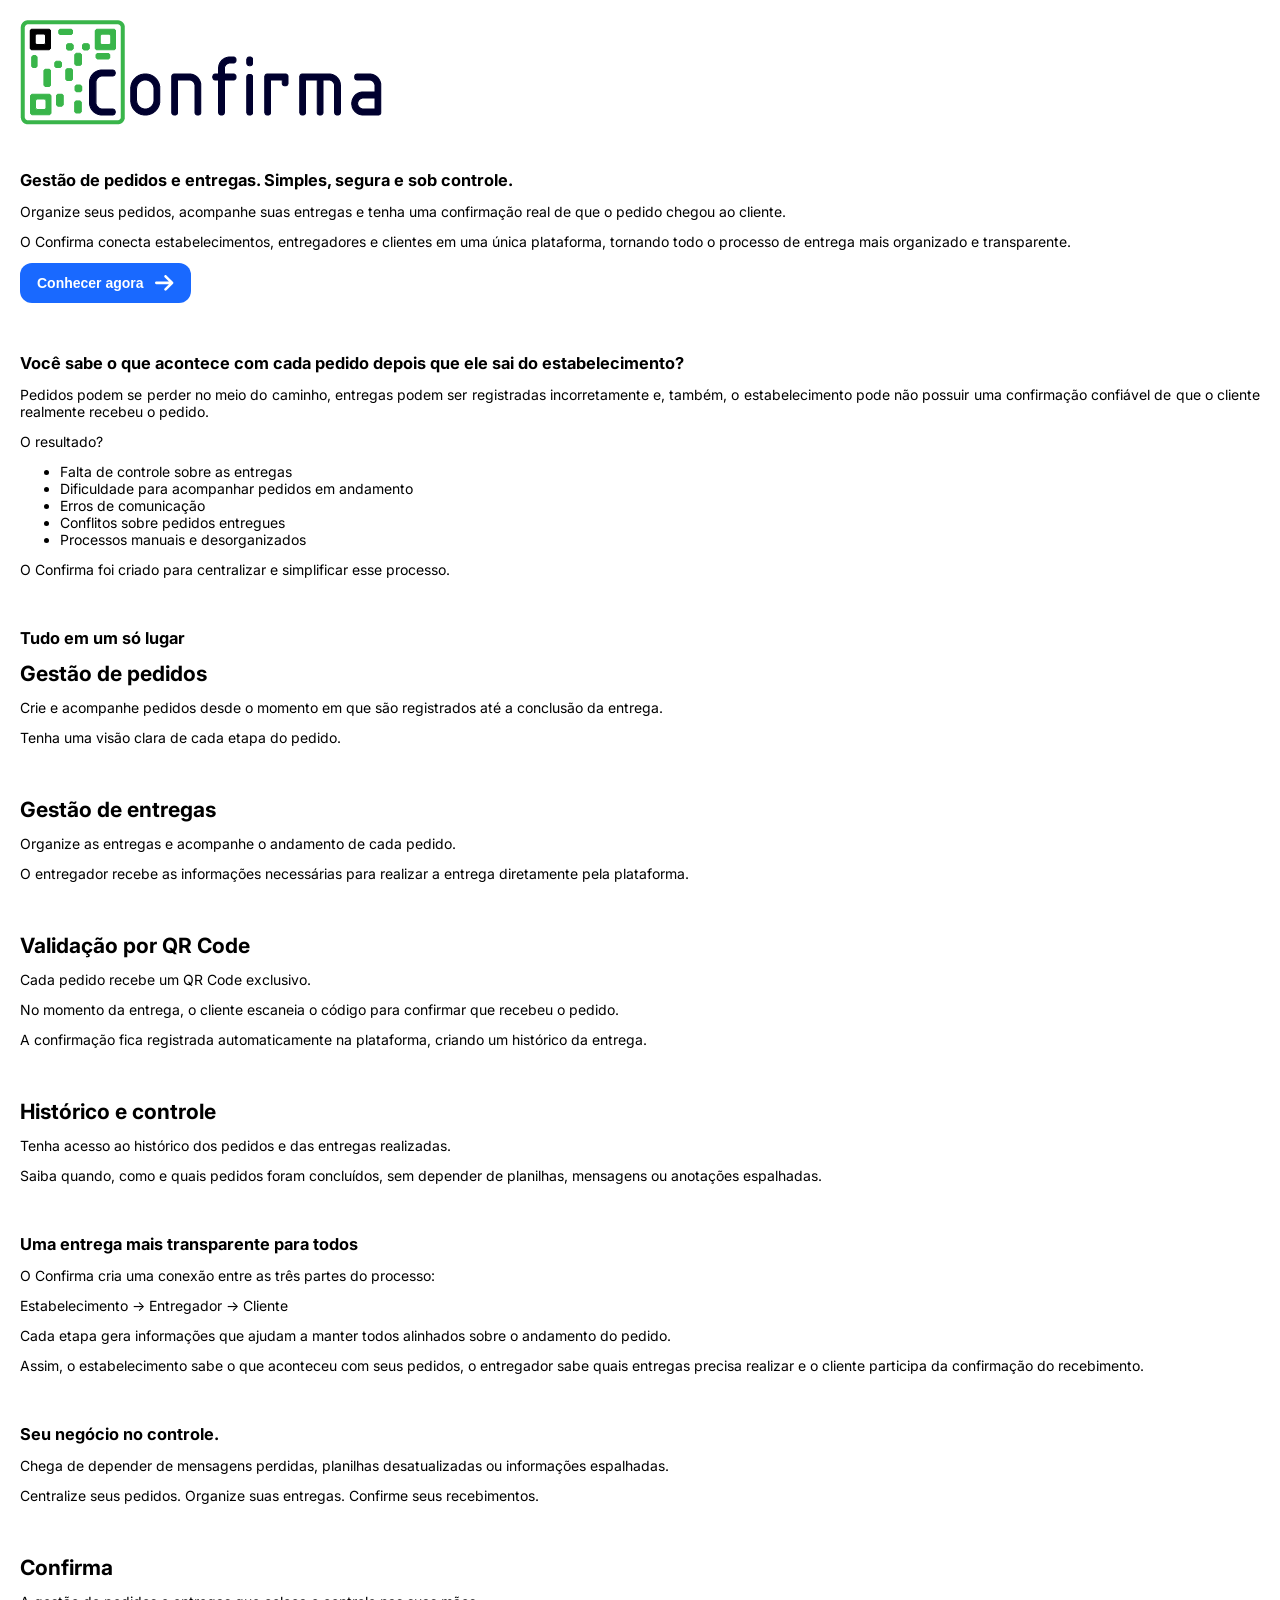
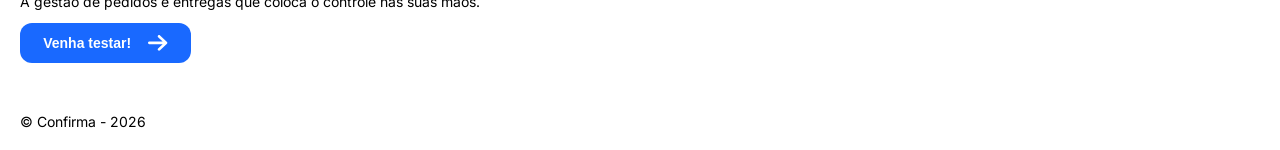
==== commit c34de8e7: "fix: remove sessão mockada, adiciona hover aos botões de validação e pedidos e move header.css para " ====
--- a/code/index.html
+++ b/code/index.html
@@ -6,7 +6,6 @@
     <title>Confirma</title>
     <link rel="stylesheet" href="./globals.css" />
     <link rel="stylesheet" href="./index.css" />
-    <script src="./session.js"></script>
   </head>
   <body>
     <main class="container">
--- a/code/index.css
+++ b/code/index.css
@@ -22,18 +22,12 @@
   width: calc(100vw * 850 / 1280);
   height: 100%;
   background-color: white;
-  padding: 60px;
+  padding: 30px;
 }
 
 @media (max-width: 1280px) {
   body main.container {
     width: 100vw;
-    padding: 40px;
-  }
-}
-
-@media (max-width: 480px) {
-  body main.container {
     padding: 20px;
   }
 }
